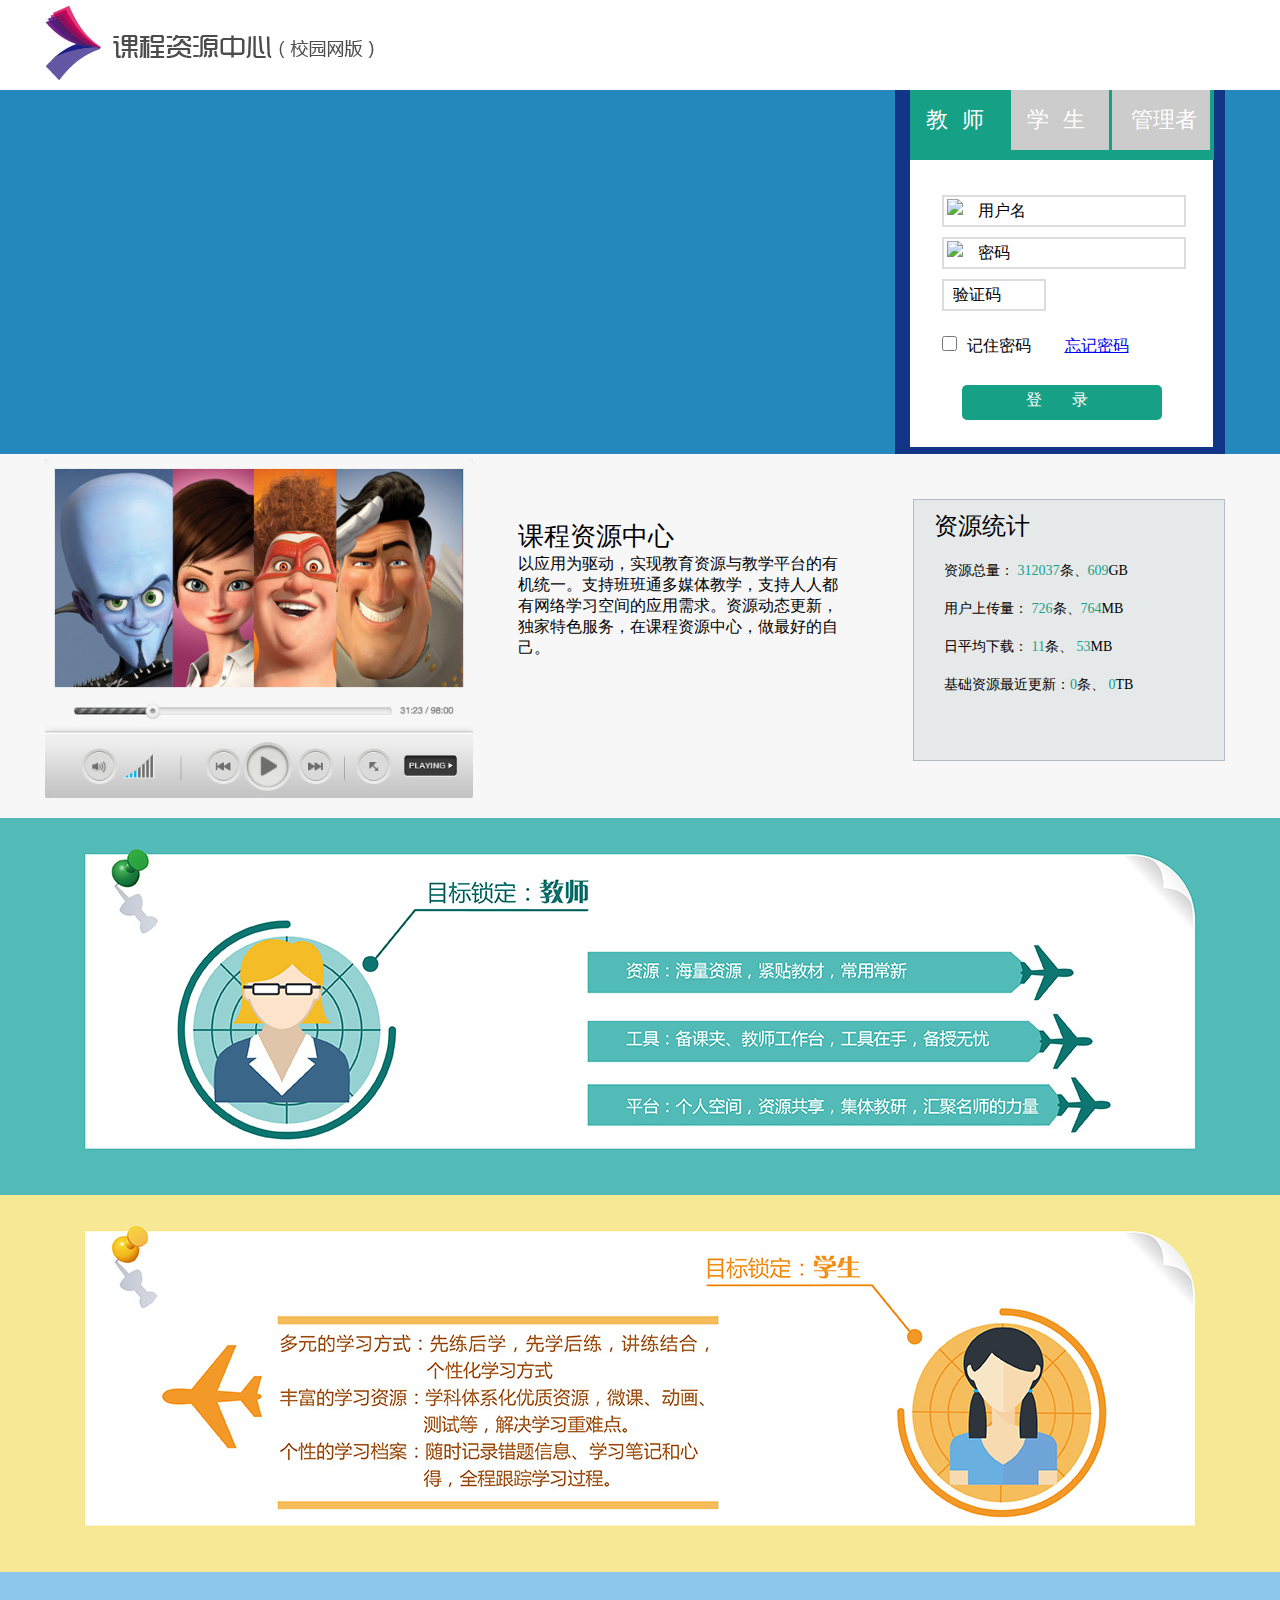
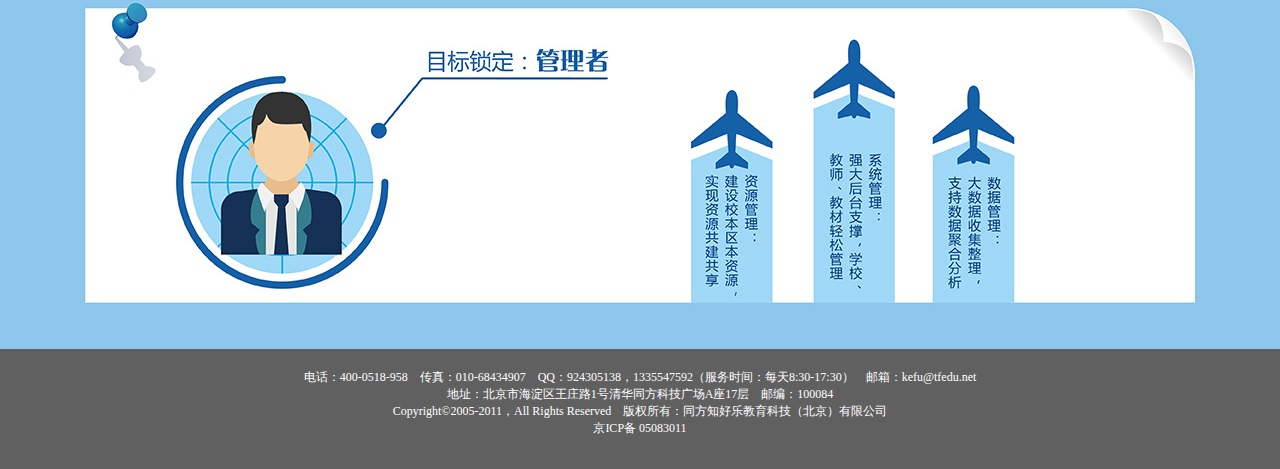
==== home.html @ f1d22e3a "fix" ====
<!DOCTYPE html>
<html>
	<head>
		<meta charset="utf-8">
		<title>资源中心</title>
		<!--<link rel="stylesheet" href="css/flat-ui.css"/>-->
		<link rel="stylesheet" href="css/home.css"/>
		<link rel="stylesheet" href="css/slides.css"/>
		<script type="text/javascript" language="javascript" src="http://www.5xsj.net/jquery/jquery/jquery-1.7.1.min.js"></script>
		<script type="text/javascript" src="js/slides.jquery.js"></script>
		<script type="text/javascript" src="js/home.js" ></script>
	</head>
	<body>
		<div id="lineOne">
			<div id="headLogo">
				<div id="logoLeft">
					<img src="image/logo.png" />
				</div>
			</div>
		</div>
		<div id="lineTwo">
			<div class="nr">
				<div class="s_lb" id="slides">
					<div class="slides_container">
						<div class="slide"><a href="javascript:;"></a><img src="image/lunbo/1.jpg" width="860" height="364" /></div>
						<div class="slide"><a href="javascript:;"></a><img src="image/lunbo/2.jpg" width="860" height="364" /></div>
						<div class="slide"><a href="javascript:;"></a><img src="image/lunbo/3.jpg" width="860" height="364" /></div>
						<div class="slide"><a href="javascript:;"></a><img src="image/lunbo/4.jpg" width="860" height="364" /></div>
						<div class="slide"><a href="javascript:;"></a><img src="image/lunbo/5.jpg" width="860" height="364" /></div>
						<div class="slide"><a href="javascript:;"></a><img src="image/lunbo/6.jpg" width="860" height="364" /></div>
						<div class="slide"><a href="javascript:;"></a><img src="image/lunbo/7.jpg" width="860" height="364" /></div>
					</div>
				</div>
				<div class="loginBox">
					<div id="userSelect">
						<ul>
							<li style="background-color: #16A085;">教师</li>
							<li>学生</li>
							<li style="letter-spacing: 0px;">管理者</li>
						</ul>
					</div>
					<div class="loginInfo">
						<form class="contentBox">
							<div class="inputContainer">
								<input type="text" name="username" value=" 用户名">
								<img src="img/username.png">
							</div>
							<div class="inputContainer">
								<input type="text" name="passwd" value=" 密码">
								<img src="img/passwd.png">
							</div>
							<input type="text" name="validCode" value=" 验证码" id="validCode" style="text-indent: 5px;"><br>
							<input type="checkbox" name="passwdRember" value="Password" id="checkBox"><label>记住密码</label>
							<a href="#">忘记密码</a>
						</form>
						<div class="btn btn-primary loginBtn">登录</div>
					</div>
				</div>
			</div>
		</div>
		<div id="lineThree">
			<div class="nr">
				<div class="videoBox">
					<img src="image/sp.jpg" width="428" height="339"/>
				</div>
				<div class="textBox">
					<div class="textContent">
						<h5>课程资源中心</h5>
					    <p>以应用为驱动，实现教育资源与教学平台的有机统一。支持班班通多媒体教学，支持人人都有网络学习空间的应用需求。资源动态更新，独家特色服务，在课程资源中心，做最好的自己。</p>
					</div>
				</div>
				<div class="statisticBox">
					<div class="staticticContent">
						<h5>资源统计</h5>
						<p>资源总量： <a>312037</a>条、<a>609</a>GB</p>
						<p>用户上传量： <a>726</a>条、<a>764</a>MB</p>
						<p>日平均下载： <a>11</a>条、 <a>53</a>MB</p>
						<p>基础资源最近更新：<a>0</a>条、 <a>0</a>TB</p>
					</div>
				</div>
			</div>
		</div>
		<div id="lineFour">
			<div class="nr" id="one">
				<img src="image/1.jpg"/>
			</div>
			<div class="nr" id="two">
				<img src="image/2.jpg"/>
			</div>
			<div class="nr" id="three">
				<img src="image/3.jpg"/>
			</div>
		</div>
		<div id="lineFive">
			<div class="footBox">
				<div class="footTextBox">
					<p class="footInfo">电话：400-0518-958　传真：010-68434907　QQ：924305138，1335547592（服务时间：每天8:30-17:30）　邮箱：kefu@tfedu.net</p>
					<p class="footInfo">地址：北京市海淀区王庄路1号清华同方科技广场A座17层　邮编：100084</p>
					<p class="footInfo">Copyright©2005-2011，All Rights Reserved　版权所有：同方知好乐教育科技（北京）有限公司</p>
					<p class="footInfo">京ICP备 05083011</p>
				</div>
			</div>
		</div>
	</body>
</html>
---- css/home.css ----
@charset "utf-8";
*{
	margin:0px auto;padding:0px;
	font-family: "微软雅黑";
}
/*body/*{text-align:center;}*/*/


#lineOne{
	width:auto;
	height:85px;
	border:0px solid black;
	background:#ffffff;
}
#lineTwo{
	width:auto;
	height:364px;
	border:0px solid black;
	background:#2587BB;
}
#lineThree{
	width:auto;
	height:364px;
	border:0px solid black;
	background:#F7F7F7;
}
#lineFour{
	width:auto;
	height:auto;
	border:0px solid black;
	background:#58A2D9;
}
#lineFive{
	width:auto;
	height:120px;
	border:0px solid black;
	background:#606060;
}
#headLogo{
	width:1200px;
	height:85px;
	border:0px solid black;
	background:#ffffff;
	text-align: left;
	}
#logoLeft{
	width: 400px;
	margin: 5px;
}

.nr{
	width:1200px;
	height:364px;
	border:0px solid black;
	text-align: left;
	}
#one{
	height: 377px;
	width: 100%;
	background-color: #52BBB7;
	text-align: center;
}
#two{
	height: 377px;
	width: 100%;
	background-color: #F7E895;
	text-align: center;
}
#three{
	height: 377px;
	width: 100%;
	background-color: #8DC7EC;
	text-align: center;
}
#slides{
	position:relative; 
	width: 850px;
	height: 100%;
	margin: 0;
	margin-left: 5px;
	float: left;
	overflow:hidden;
}

.loginBox{
	width: 330px;
	height: 100%;
	margin: 0px 0px;
	float: left;
	background-color: #123587;
}
.loginBtn{
	/*background-color: #123587;*/
}
.inputContainer{
	position: relative;
}
.inputContainer img{
	position: absolute;
	left:25px;
	top:4px;
	width:25px;
}
#userSelect{
	width: 304px;
	height: 70px;
	background-color: #16A085;
	margin:0px 15px;
}

/*#userSelect ul{
	padding-bottom: 10px;
}*/

#userSelect li{
	background-color: #CCCCCC;
	color: #FFFFFF;
	width: 98px;
	height: 60px;
	margin-right: 3px;
	float: left;
	list-style: none;
	text-align: center;
	line-height: 60px;
	font-size: 22px;
	font-weight: 100;
	letter-spacing: 14px;
	text-indent: 5px;
	cursor: pointer;
}

.loginInfo{
	width: 303px;
	height: 287px;
	background-color: #FFFFFF;
	margin:0px 15px;
}

.contentBox{
	width: 280px;
	height: 150px;
	padding-top: 35px;
}

.loginInfo input{
	width: 240px;
	height: 28px;
	margin-left: 20px;
	margin-bottom: 10px;
	font-size: 16px;
	border-color: #DDDDDD;
	border-style: solid;
	text-indent: 30px;
}

.loginInfo label{
	font-size: 16px;
}
.loginInfo a{
	margin-left:30px;
	font-size: 16px;
}
#checkBox{
	width: 15px;
	height: 15px;
	margin-right: 10px;
	margin-top: 15px;
}
#validCode{
	width: 100px;
}

.loginBtn{
	width: 200px;
	height: 30px;
	text-align: center;
	letter-spacing: 30px;
	text-indent: 20px;
	margin-top: 40px;
	font-size: 16px;
	background-color: #16A085;
	color: #FFFFFF;
	border-radius: 5px;
	padding-top: 5px;
}
.videoBox{
	width: 428px;
	height: 349px;
	margin: 5px 5px;
	float: left;
}

.textBox{
	width: 380px;
	height: 349px;
	margin: 5px 5px;
	float: left;
}
.textContent{
	width: 330px;
	height: 300px;
	margin-top: 60px;	
	margin-left: 35px;
}
.textContent h5{
	 font-weight: 200;
	 font-size: 26px;
}

.textContent a{
	 font-size: 16px;
	 font-weight: 100;
}

.statisticBox{
	width: 360px;
	height: 349px;
	margin: 5px 5px;
	float: left;
}
.staticticContent{
	width: 310px;
	height: 260px;
	margin:40px 40px;
	border: 1px solid #B2BCC5;
	background-color: #E5E9EA;
}
.staticticContent h5{
	font-weight: 200;
	font-size: 24px;
	padding-top: 10px;
	padding-left: 20px;
}
.staticticContent p{
	font-size: 14px;
	padding-left: 30px;
	padding-top: 20px;
}
.staticticContent a{
	color: #16A085;
}

.footBox{
	width: 1200px;
	height: 120px;
}
.footTextBox{
	padding-top: 20px;
	width: 950px;
	height: 100px;
}

.footInfo{
	font-size:12px;
	color:#ffffff;
	border:0px solid black;
	text-align: center;
	margin-bottom: 0px;
}
---- css/slides.css ----
img{ border:0;}
#slides {position: relative;width: 850px;height: 364px;float:left;}
.slides_container {overflow:hidden;position:relative;display:none;width: 850px;height: 364px;}
.slides_container div.slide {width: 850px;height: 364px;display:block;}
.slides_container img {width: 850px;height: 364px;display: block;}
#slides .prev {margin-right: 5px;float:left;}
#slides .next {margin-right: 5px;float:left;}
.pagination {list-style: none;z-index:9999;position: absolute;bottom: 15px;left:405px;margin-left: 0px;}
.pagination li {float: left;margin: 0 1px;}
.pagination li a {display: block;width: 13px;height: 0;padding-top: 13px;background-position: 0 0;float: left;overflow: hidden;background-image: url(../image/circle.png);}
.pagination li.current a, .pagination li.current a:hover { background-position: -16px -0px }
.pagination li a:hover { background-position: 0px -0px }
#slides a:link, #slides a:visited { color: #333 }
#slides a:hover, #slides a:active { color: #9e2020 }
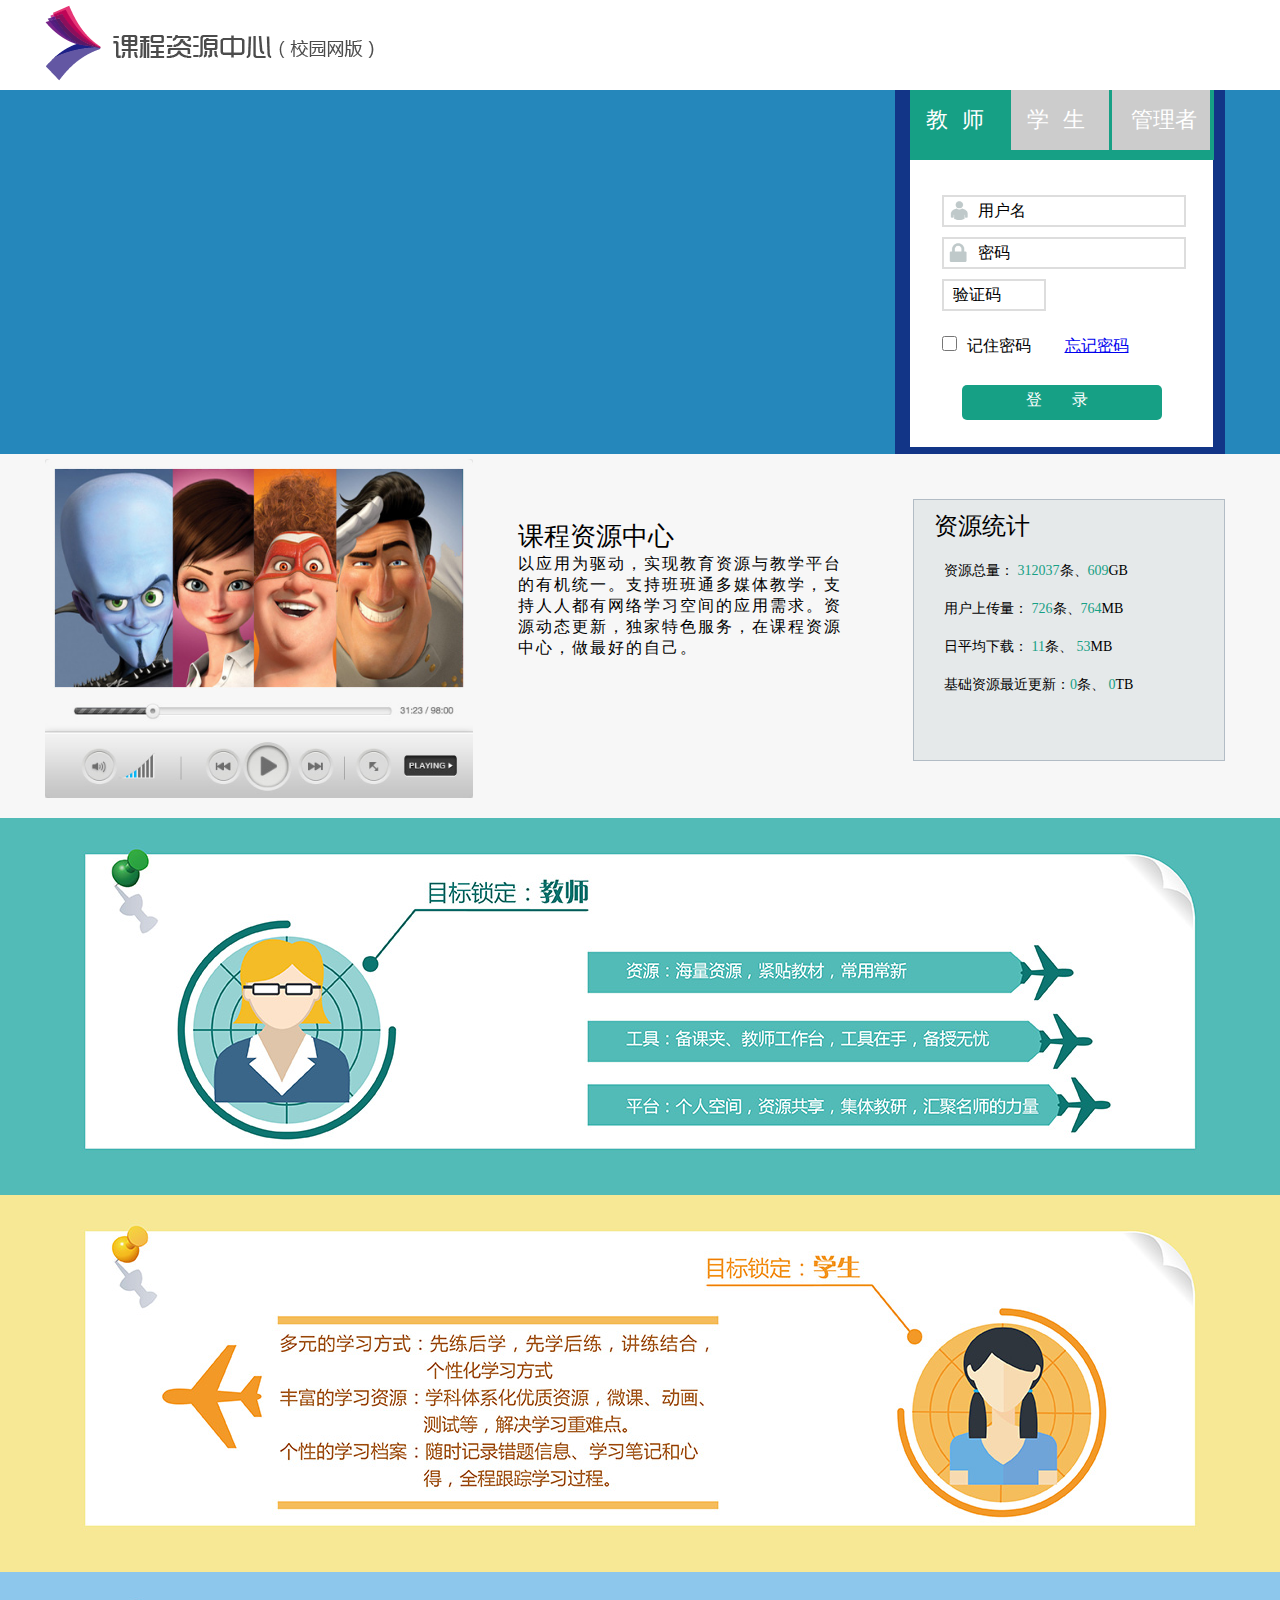
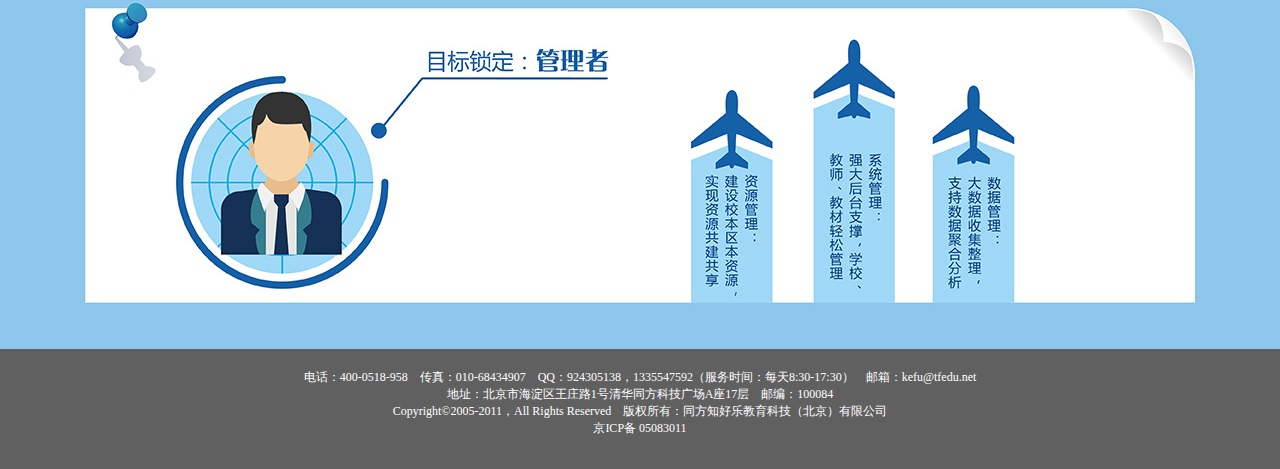
==== commit 62c33bc1: "登录框用户和密码图片" ====
--- a/home.html
+++ b/home.html
@@ -43,11 +43,11 @@
 						<form class="contentBox">
 							<div class="inputContainer">
 								<input type="text" name="username" value=" 用户名">
-								<img src="img/username.png">
+								<img src="image/username.png"><!--absolute locate-->
 							</div>
 							<div class="inputContainer">
 								<input type="text" name="passwd" value=" 密码">
-								<img src="img/passwd.png">
+								<img src="image/passwd.png">
 							</div>
 							<input type="text" name="validCode" value=" 验证码" id="validCode" style="text-indent: 5px;"><br>
 							<input type="checkbox" name="passwdRember" value="Password" id="checkBox"><label>记住密码</label>
--- a/css/home.css
+++ b/css/home.css
@@ -108,10 +108,6 @@
 	margin:0px 15px;
 }
 
-/*#userSelect ul{
-	padding-bottom: 10px;
-}*/
-
 #userSelect li{
 	background-color: #CCCCCC;
 	color: #FFFFFF;
@@ -212,6 +208,10 @@
 	 font-weight: 100;
 }
 
+.textContent p{
+	letter-spacing: 2px;
+}
+
 .statisticBox{
 	width: 360px;
 	height: 349px;
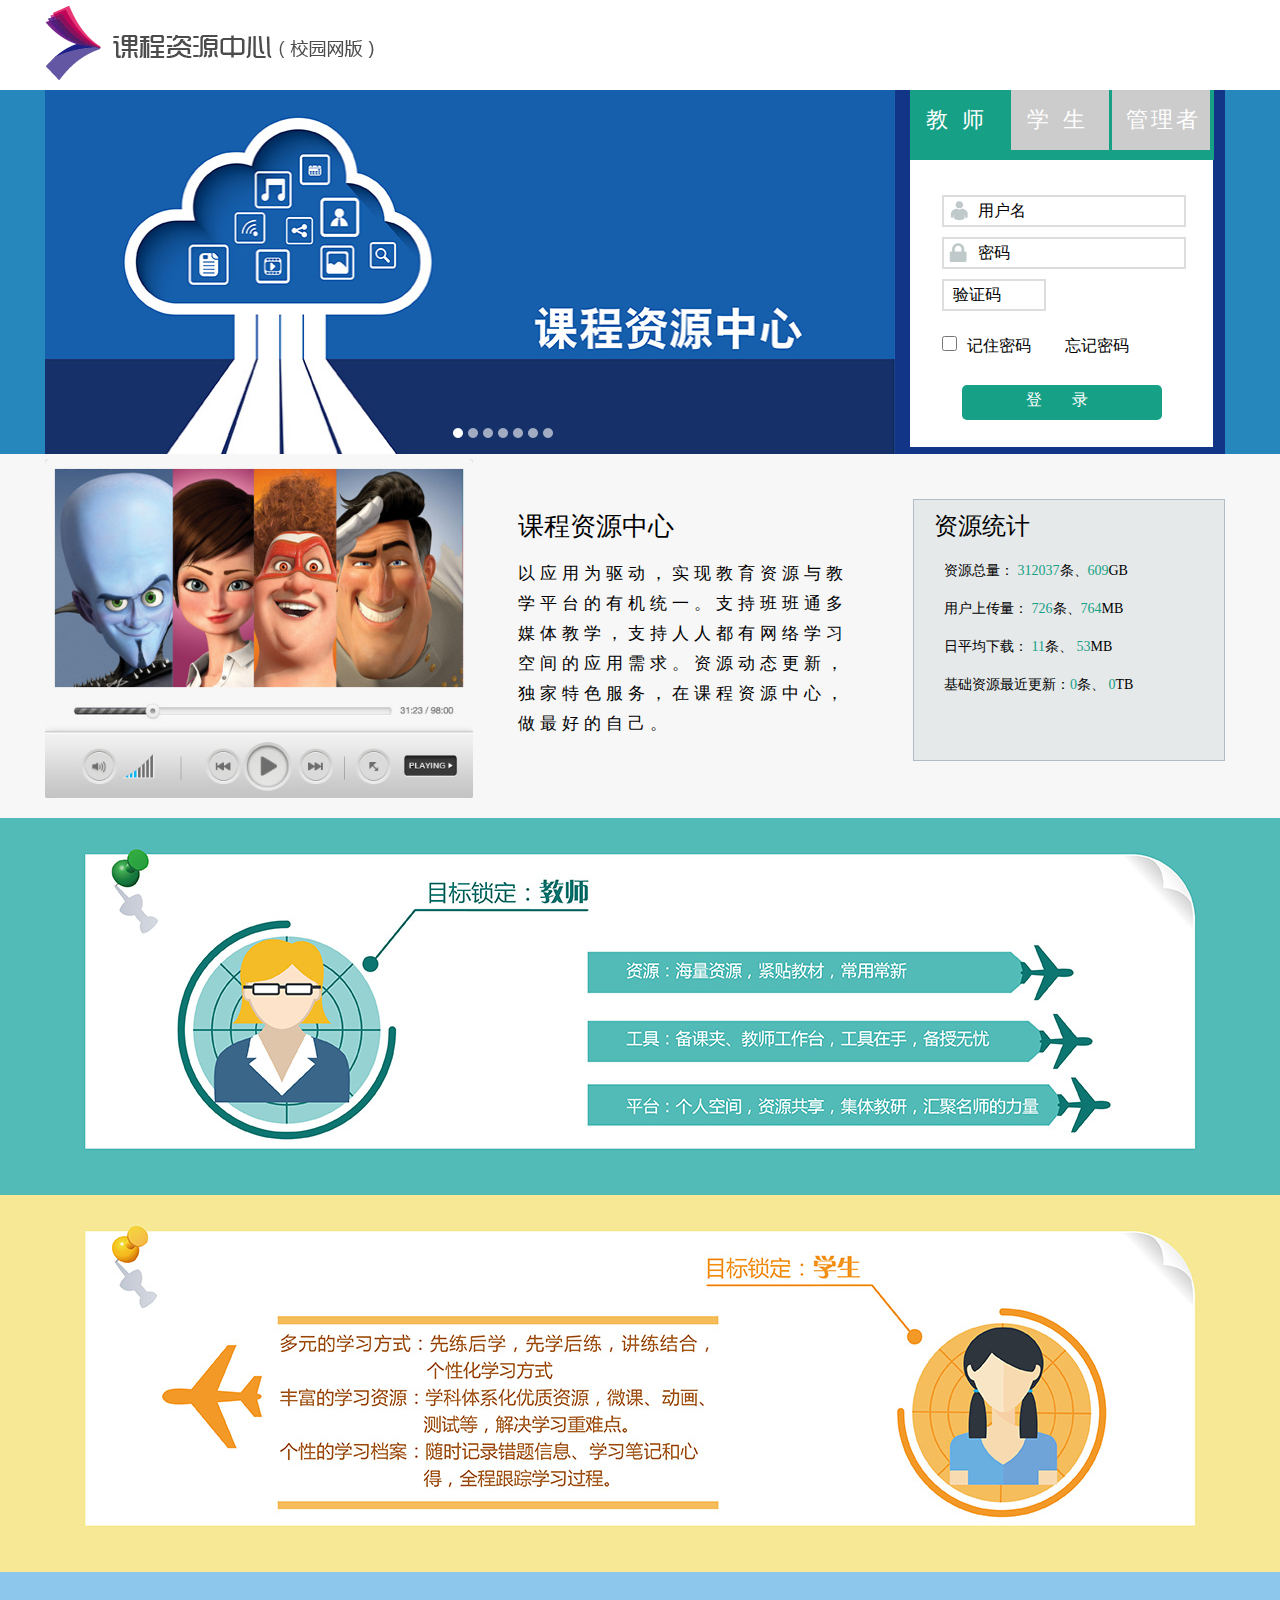
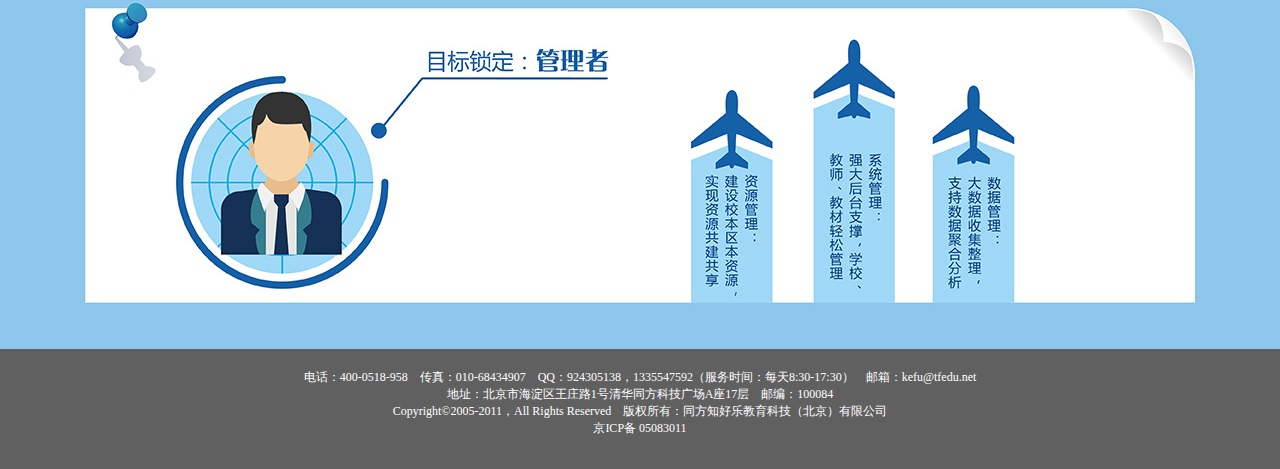
==== commit 43a75718: "代码优化" ====
--- a/home.html
+++ b/home.html
@@ -3,12 +3,9 @@
 	<head>
 		<meta charset="utf-8">
 		<title>资源中心</title>
-		<!--<link rel="stylesheet" href="css/flat-ui.css"/>-->
 		<link rel="stylesheet" href="css/home.css"/>
 		<link rel="stylesheet" href="css/slides.css"/>
-		<script type="text/javascript" language="javascript" src="http://www.5xsj.net/jquery/jquery/jquery-1.7.1.min.js"></script>
-		<script type="text/javascript" src="js/slides.jquery.js"></script>
-		<script type="text/javascript" src="js/home.js" ></script>
+		<link rel="shortcut icon" href="pageicon.png"/>
 	</head>
 	<body>
 		<div id="lineOne">
@@ -34,9 +31,9 @@
 				<div class="loginBox">
 					<div id="userSelect">
 						<ul>
-							<li style="background-color: #16A085;">教师</li>
-							<li>学生</li>
-							<li style="letter-spacing: 0px;">管理者</li>
+							<li class="userli">教师</li>
+							<li class="userli">学生</li>
+							<li class="userli" id="managerli">管理者</li>
 						</ul>
 					</div>
 					<div class="loginInfo">
@@ -102,4 +99,7 @@
 			</div>
 		</div>
 	</body>
+	<script type="text/javascript" language="javascript" src="js/jquery-1.8.3.min.js"></script>
+	<script type="text/javascript" src="js/slides.jquery.js"></script>
+	<script type="text/javascript" src="js/home.js" ></script>
 </html>
--- a/css/home.css
+++ b/css/home.css
@@ -3,8 +3,6 @@
 	margin:0px auto;padding:0px;
 	font-family: "微软雅黑";
 }
-/*body/*{text-align:center;}*/*/
-
 
 #lineOne{
 	width:auto;
@@ -89,9 +87,7 @@
 	float: left;
 	background-color: #123587;
 }
-.loginBtn{
-	/*background-color: #123587;*/
-}
+
 .inputContainer{
 	position: relative;
 }
@@ -101,6 +97,7 @@
 	top:4px;
 	width:25px;
 }
+
 #userSelect{
 	width: 304px;
 	height: 70px;
@@ -108,7 +105,7 @@
 	margin:0px 15px;
 }
 
-#userSelect li{
+.userli{
 	background-color: #CCCCCC;
 	color: #FFFFFF;
 	width: 98px;
@@ -125,6 +122,13 @@
 	cursor: pointer;
 }
 
+#managerli{
+	letter-spacing: 3px;
+}
+.userActive{
+	background-color: #16A085;
+}
+
 .loginInfo{
 	width: 303px;
 	height: 287px;
@@ -137,6 +141,21 @@
 	height: 150px;
 	padding-top: 35px;
 }
+.contentBox a{
+	color: #000000;
+	text-decoration: none;;
+}
+.contentBox a:link{
+	color: #000000;
+	text-decoration: none;
+}
+.contentBox a:hover{
+	color: #16A085;
+	text-decoration: none;
+}
+.contentBox a:active{
+	color: #16A085;
+}
 
 .loginInfo input{
 	width: 240px;
@@ -178,6 +197,7 @@
 	color: #FFFFFF;
 	border-radius: 5px;
 	padding-top: 5px;
+	cursor: pointer;
 }
 .videoBox{
 	width: 428px;
@@ -189,18 +209,19 @@
 .textBox{
 	width: 380px;
 	height: 349px;
-	margin: 5px 5px;
+	margin: 5px 5px;                                                                                                                                                                                                                                                                                                                                                                                                                                                                                                                                                                                                                                                                                                                                                                                                                                                                                                                                                                                                                                                                                                                                                                                                                                                                                                                                                                                                                                                                                                                                                                                                                                             
 	float: left;
 }
 .textContent{
 	width: 330px;
 	height: 300px;
-	margin-top: 60px;	
+	margin-top: 50px;	
 	margin-left: 35px;
 }
 .textContent h5{
 	 font-weight: 200;
 	 font-size: 26px;
+	 margin-bottom: 15px;
 }
 
 .textContent a{
@@ -209,7 +230,9 @@
 }
 
 .textContent p{
-	letter-spacing: 2px;
+	letter-spacing: 5px;
+	font-size: 17px;
+	line-height: 30px;
 }
 
 .statisticBox{
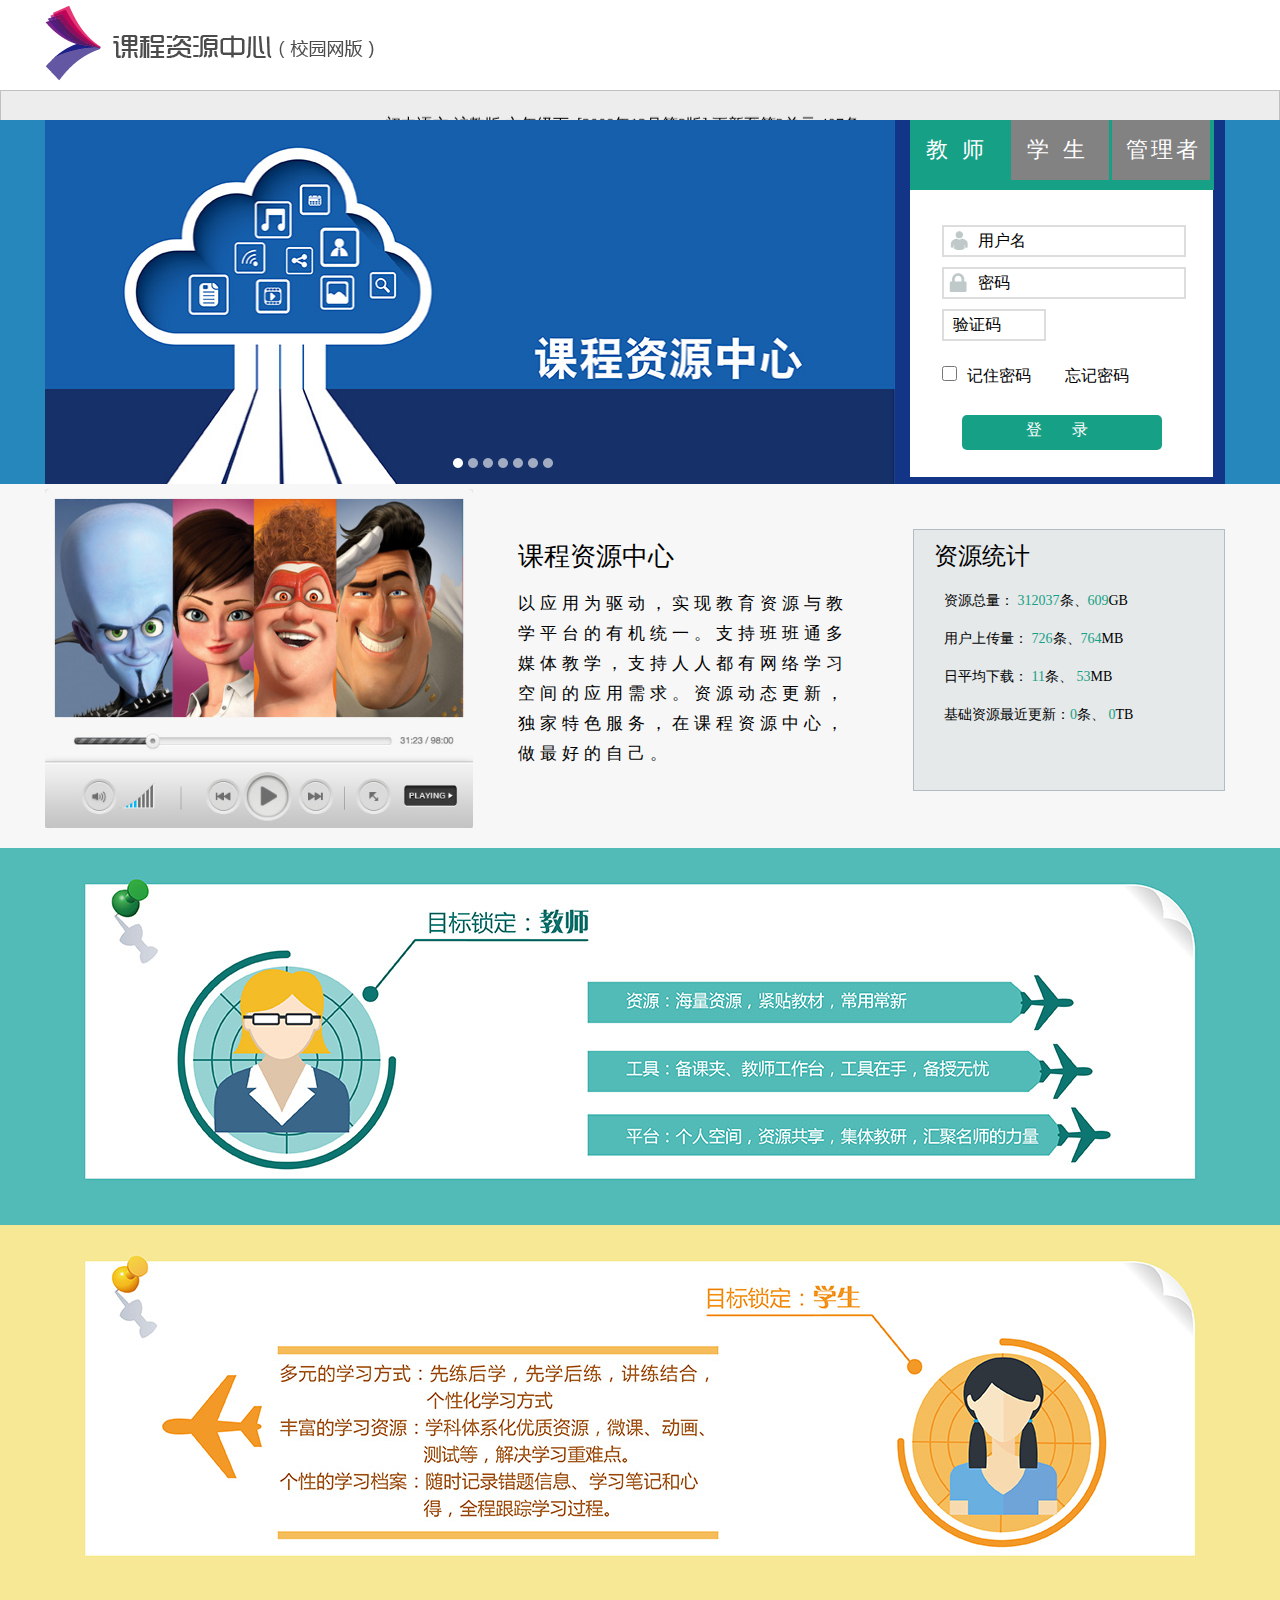
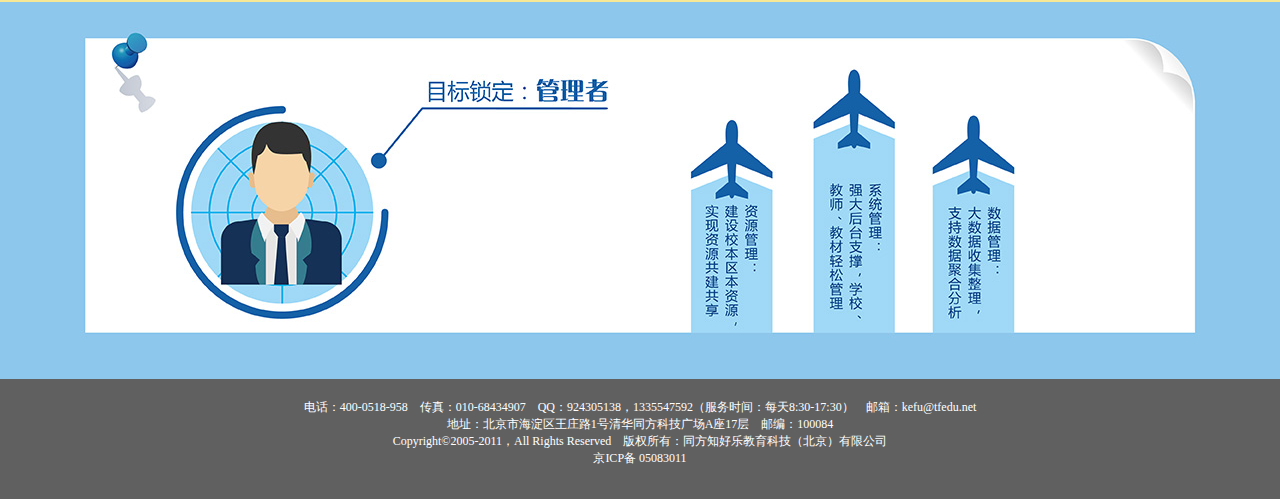
==== commit 568f13de: "文字滚动" ====
--- a/home.html
+++ b/home.html
@@ -14,6 +14,13 @@
 					<img src="image/logo.png" />
 				</div>
 			</div>
+		</div>
+		<div id="rollLine">			
+				<div class="rollBox">
+					<marquee direction="up" loop="-1" height="30px" scrolldelay="400" align="center" width="510px">
+						<a href="#">初中语文 沪教版 六年级下_[2008年12月第3版] 更新至第2单元   407条</a>
+					</marquee>
+				</div>						
 		</div>
 		<div id="lineTwo">
 			<div class="nr">
--- a/css/home.css
+++ b/css/home.css
@@ -2,6 +2,36 @@
 *{
 	margin:0px auto;padding:0px;
 	font-family: "微软雅黑";
+}
+#rollLine{
+	height: 30px;
+	width: auto;
+}
+
+.rollBox{
+	width: auto;
+	height: 30px;
+	background-color: #EDEDED;
+	border: 1px solid #C1C0C0;
+	text-align: center;
+	font-family: "微软雅黑";
+}
+
+.rollBox a{
+	color: #000000;
+	line-height: 30px;
+/*	display: none;*/
+}
+.rollBox a:link{
+	color: #000000;
+	text-decoration: none;
+}
+.rollBox a:hover{
+	color: #16A085;
+	text-decoration: none;
+}
+.rollBox a:active{
+	color: #16A085;
 }
 
 #lineOne{
@@ -106,7 +136,7 @@
 }
 
 .userli{
-	background-color: #CCCCCC;
+	background-color: #828282;
 	color: #FFFFFF;
 	width: 98px;
 	height: 60px;
@@ -235,6 +265,8 @@
 	line-height: 30px;
 }
 
+
+
 .statisticBox{
 	width: 360px;
 	height: 349px;
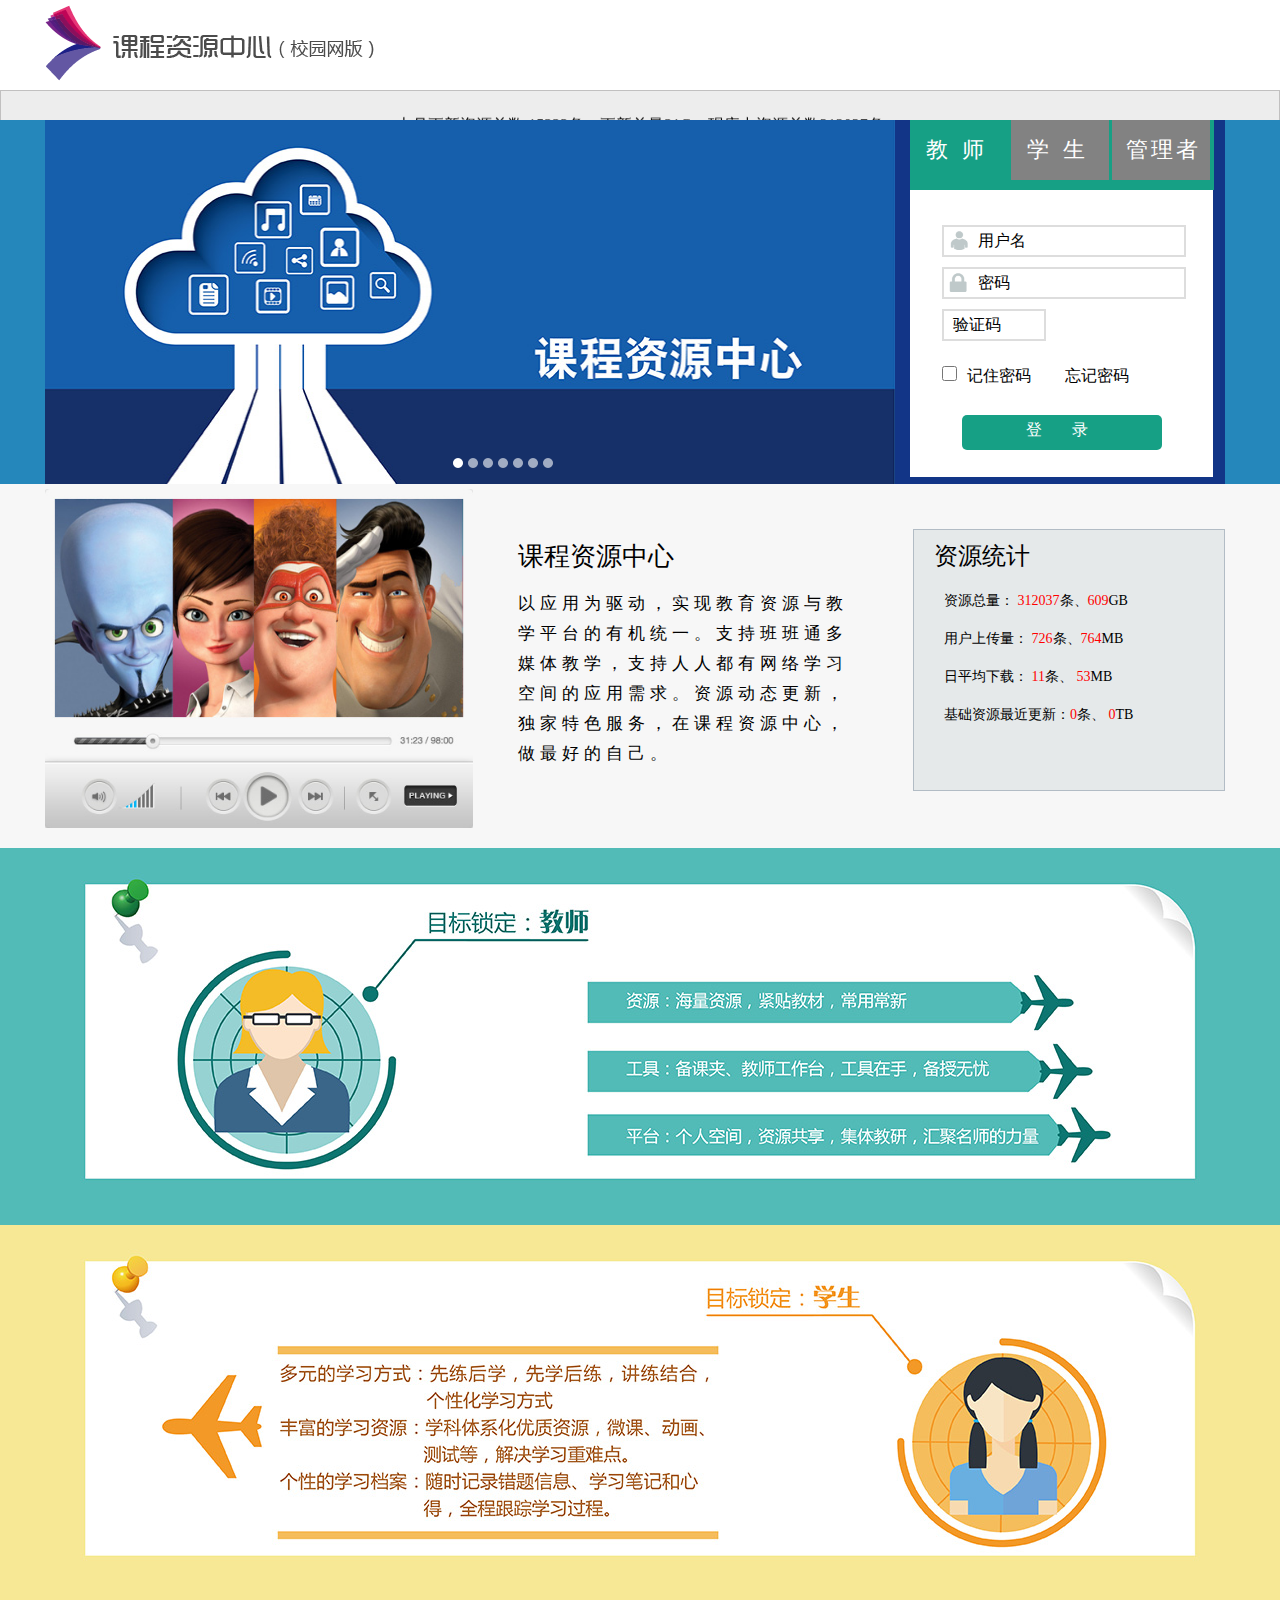
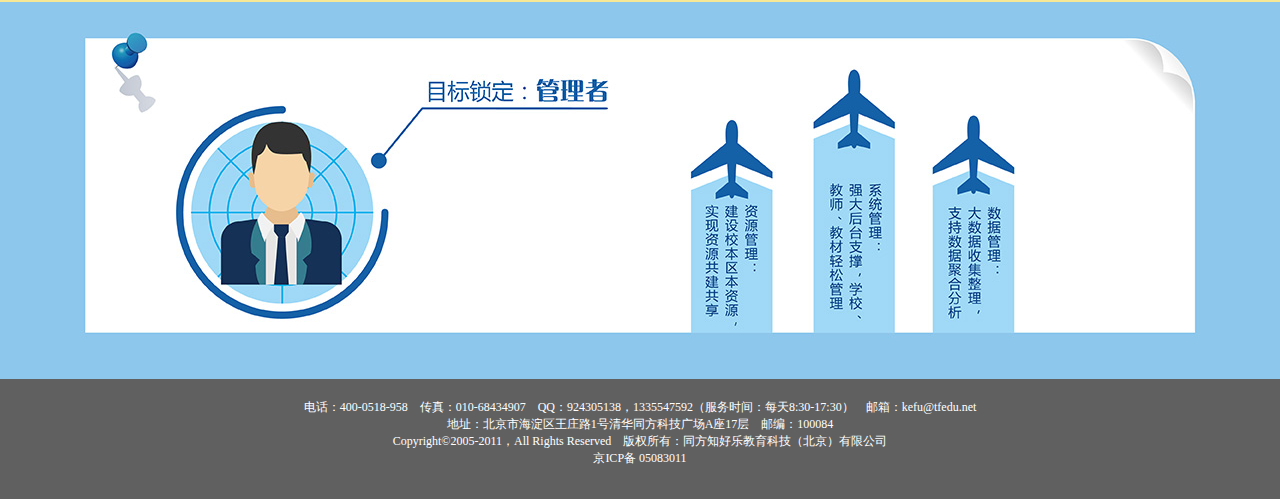
==== commit 25f6dda8: "文字滚动，数据颜色改为红色" ====
--- a/home.html
+++ b/home.html
@@ -17,8 +17,13 @@
 		</div>
 		<div id="rollLine">			
 				<div class="rollBox">
-					<marquee direction="up" loop="-1" height="30px" scrolldelay="400" align="center" width="510px">
-						<a href="#">初中语文 沪教版 六年级下_[2008年12月第3版] 更新至第2单元   407条</a>
+					<marquee direction="up" loop="-1" height="30px" scrolldelay="400" align="center" width="600px">
+						<ul>
+							<li class="rollli">
+								<a href="http://192.168.111.193:8018/pdf-reader/production/web/viewer.html?file=http://192.168.111.193:8018/resources/teachresearch/1.pdf" target="_blank"></a>
+							</li>
+						</ul>
+						
 					</marquee>
 				</div>						
 		</div>
@@ -108,5 +113,6 @@
 	</body>
 	<script type="text/javascript" language="javascript" src="js/jquery-1.8.3.min.js"></script>
 	<script type="text/javascript" src="js/slides.jquery.js"></script>
+	<script src="js/rolltext.js"></script>
 	<script type="text/javascript" src="js/home.js" ></script>
 </html>
--- a/css/home.css
+++ b/css/home.css
@@ -17,10 +17,13 @@
 	font-family: "微软雅黑";
 }
 
+.rollli{
+	text-align: center;
+}
 .rollBox a{
 	color: #000000;
 	line-height: 30px;
-/*	display: none;*/
+	text-align: center;
 }
 .rollBox a:link{
 	color: #000000;
@@ -292,7 +295,7 @@
 	padding-top: 20px;
 }
 .staticticContent a{
-	color: #16A085;
+	color: #FF0000;
 }
 
 .footBox{
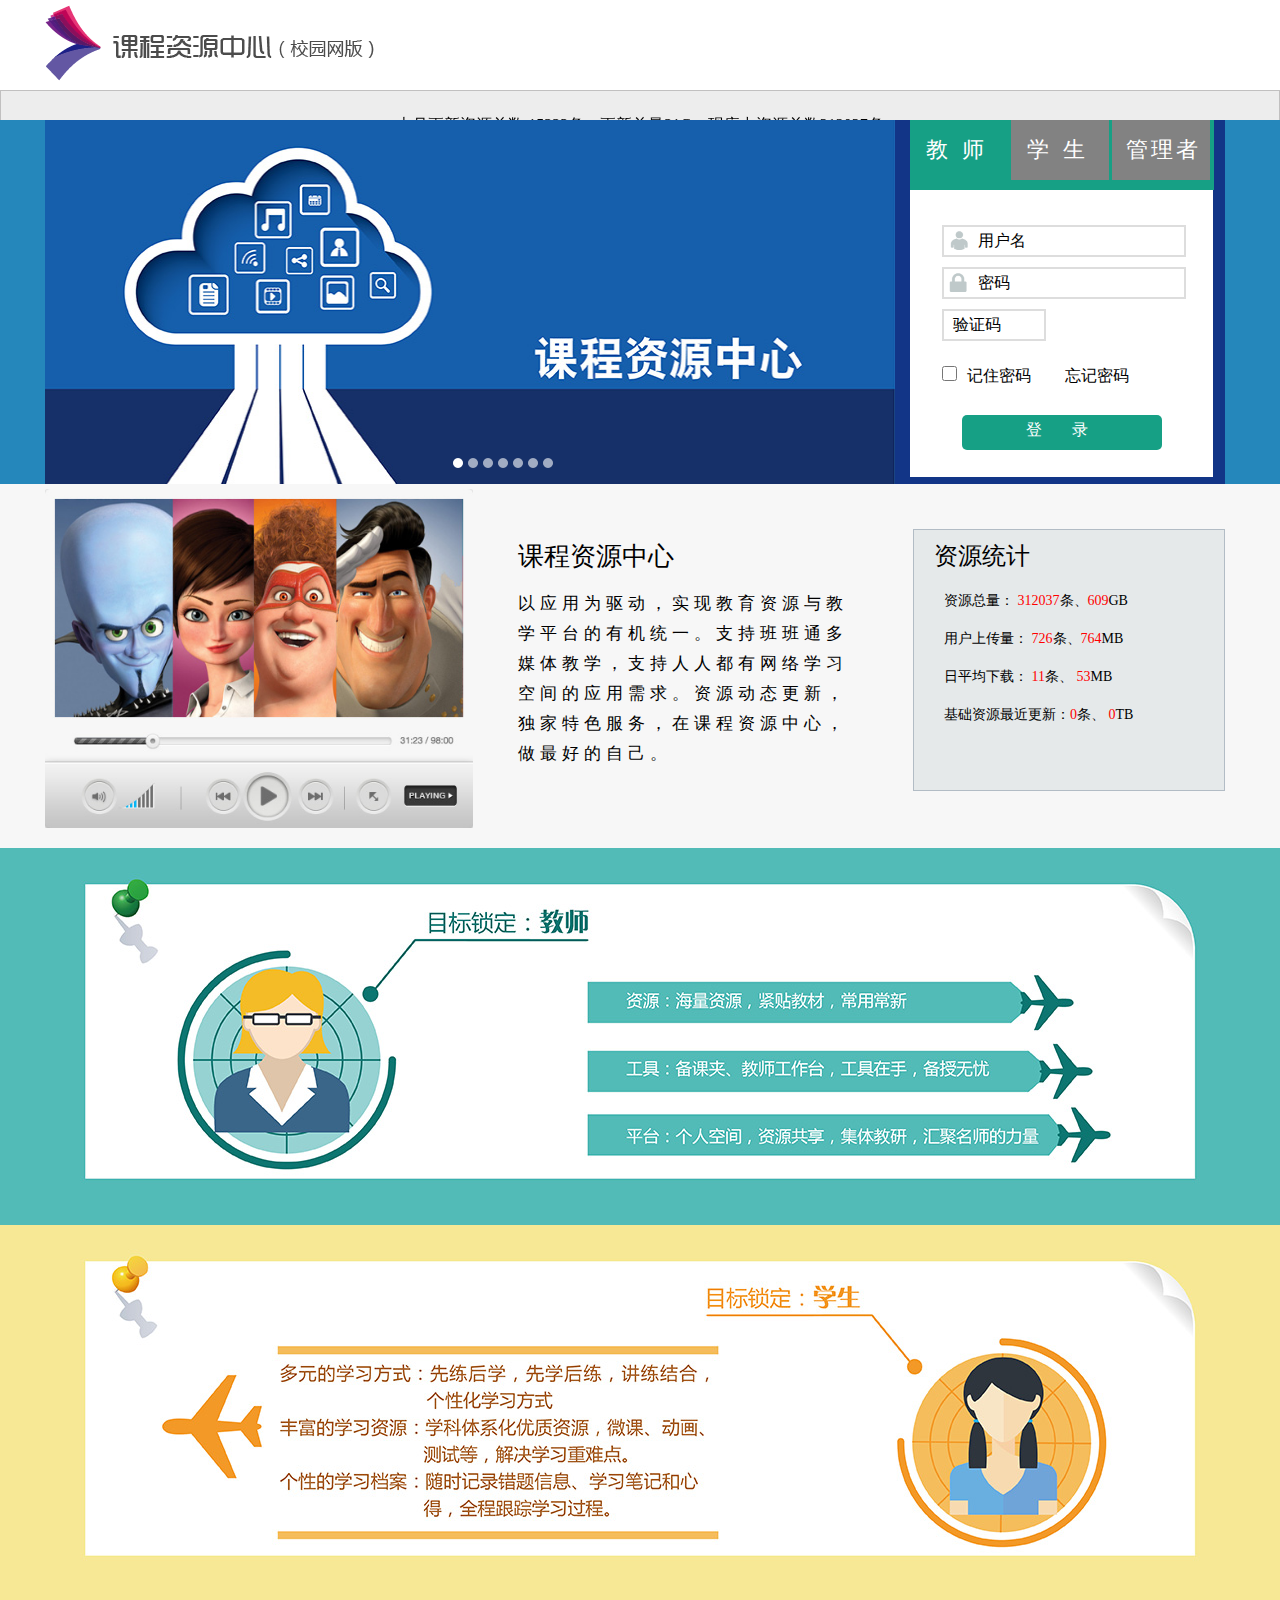
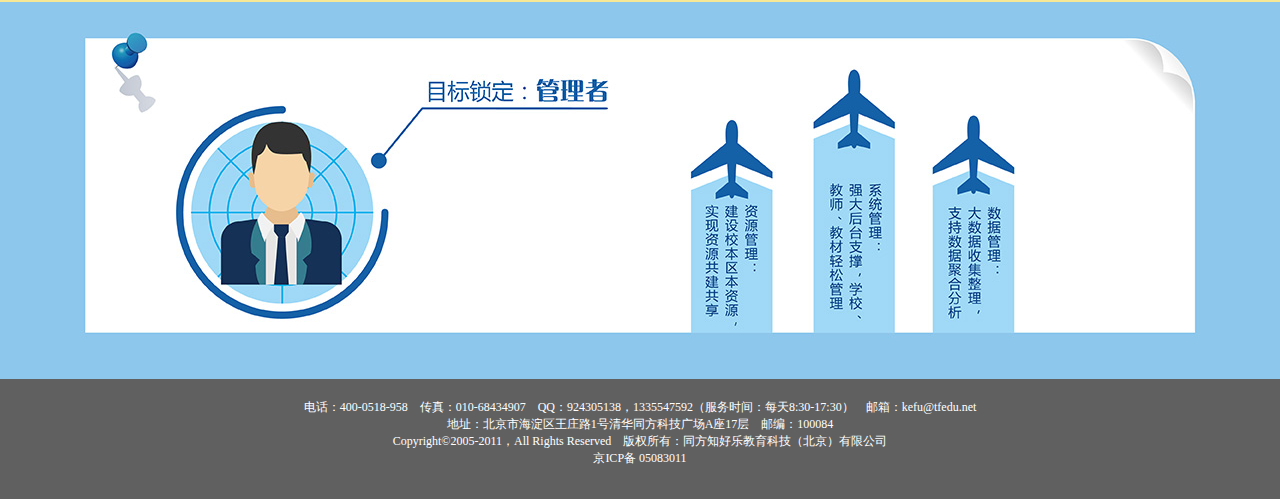
==== commit 565c4c16: "fix" ====
--- a/home.html
+++ b/home.html
@@ -1,4 +1,4 @@
-<!DOCTYPE html>
+<!DOCTYPE html >
 <html>
 	<head>
 		<meta charset="utf-8">
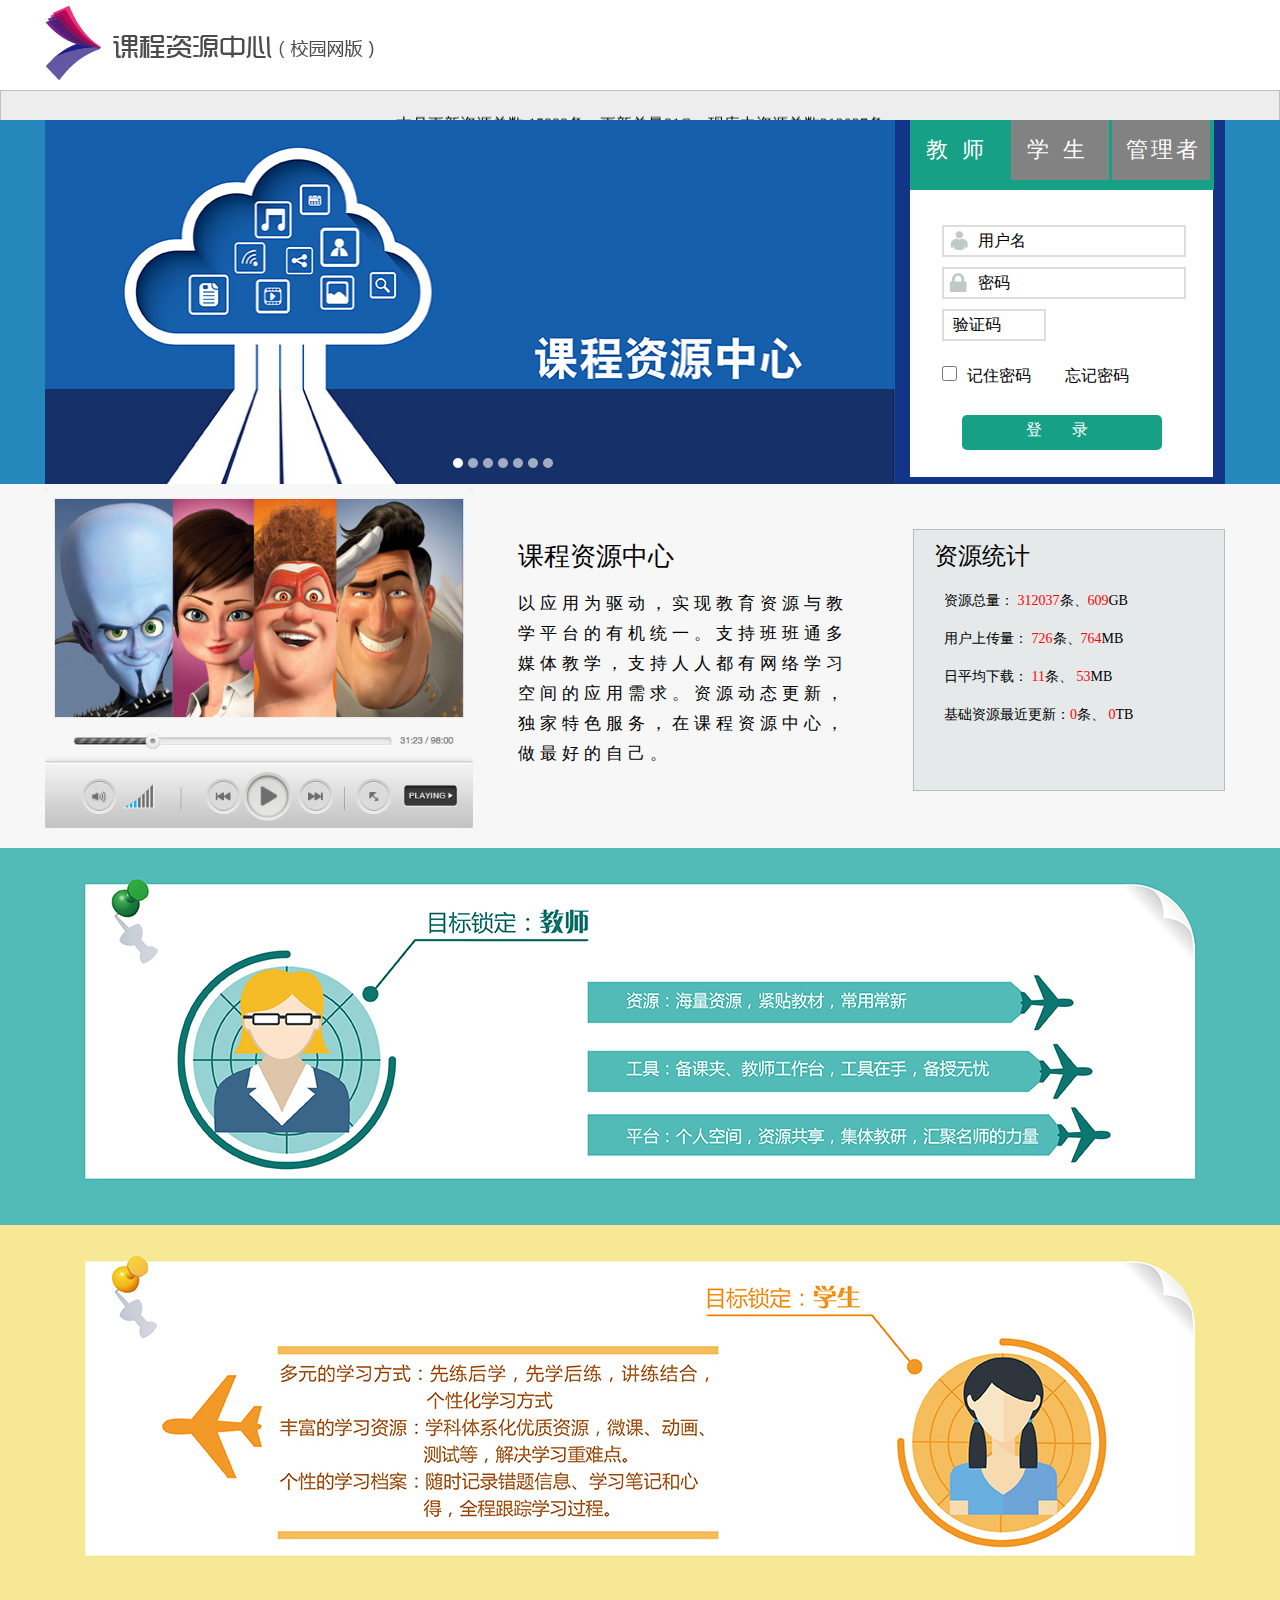
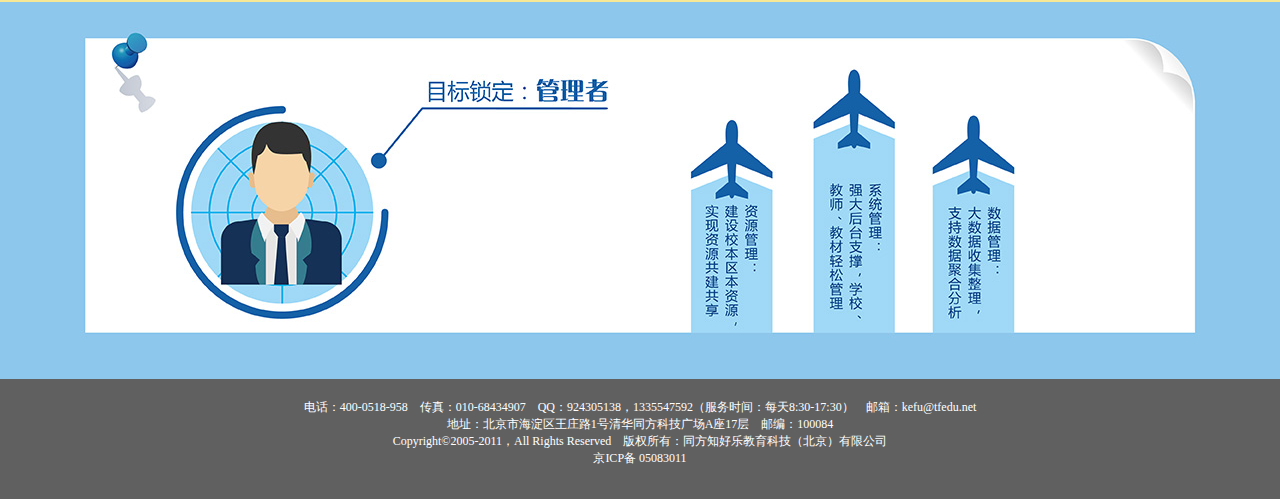
==== commit 097b3933: "删除pdf" ====
--- a/home.html
+++ b/home.html
@@ -1,4 +1,4 @@
-<!DOCTYPE html >
+<!DOCTYPE html>
 <html>
 	<head>
 		<meta charset="utf-8">
